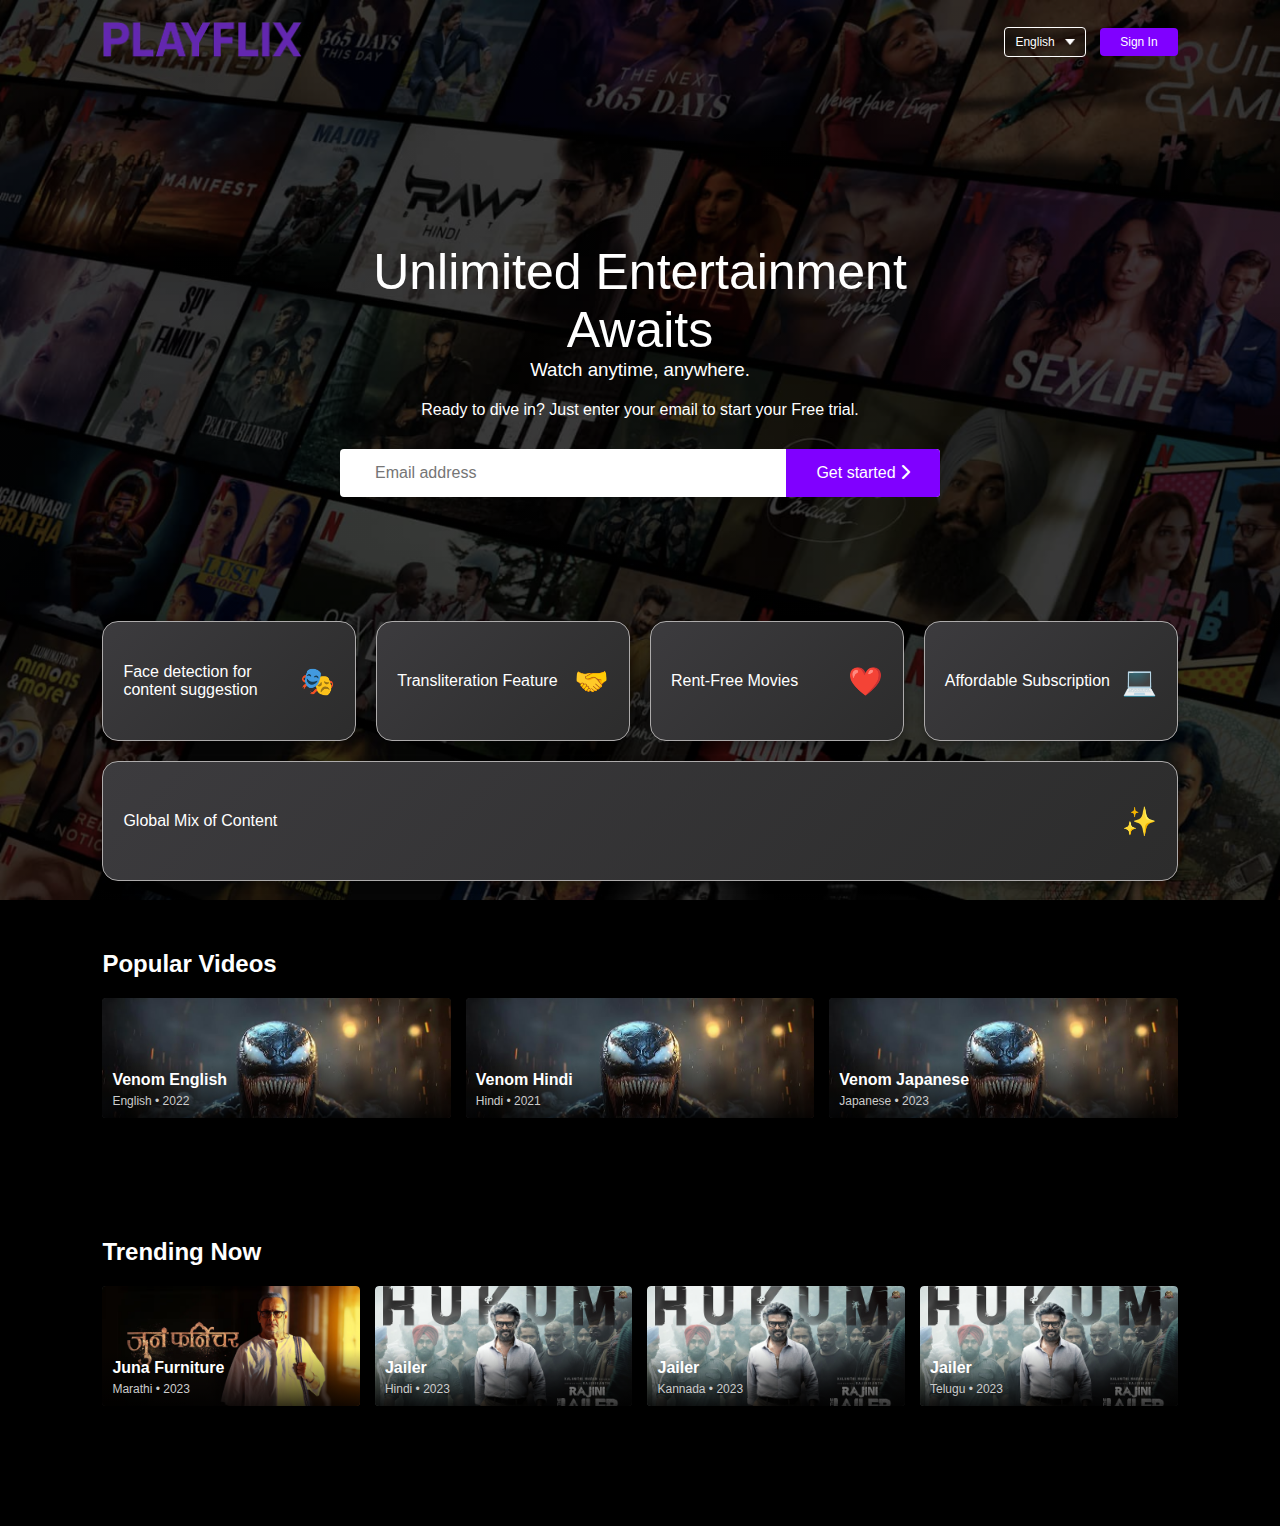
==== frontend/index.html @ 7132e133 "first commit" ====
<!DOCTYPE html>
<html>
    <head>
        <meta name="viewport" content="width=device-width, initial-scale=1.0">
        <title>Playflix 2.0</title>
        <link rel="stylesheet" href="style.css">
        <link rel="stylesheet" href="auth.css">
        <link rel="stylesheet" href="https://cdnjs.cloudflare.com/ajax/libs/font-awesome/6.0.0/css/all.min.css">
    </head>
    <body>
        <div class="header">
            <nav>
                <a href="index.html"><img src="images/logo_2.png" class="logo" width="200" height="auto"></a>
                <div>
                    <div class="language-dropdown">
                        <button class="language-btn">English <img src="images/down-icon.png"></button>
                        <div class="language-dropdown-content">
                            <div data-lang="all">All Languages</div>
                            <div data-lang="en">English</div>
                            <div data-lang="hi">Hindi</div>
                            <div data-lang="ma">Marathi</div>
                            <div data-lang="ta">Telugu</div>
                            <div data-lang="ja">Japanese</div>
                            <div data-lang="ka">Kannada</div>
                        </div>
                    </div>
                    <button class="signin-btn" onclick="window.location.href='login.html'">Sign In</button>
                </div>
            </nav>
            <div class="header-content">
                <p style="font-size: 50px;">Unlimited Entertainment Awaits<p>
                <h3>Watch anytime, anywhere.</h3>
                <p>Ready to dive in? Just enter your email to start your Free trial.</p>
                <form class="email-signup">
                    <input type="email" placeholder="Email address" required>
                    <button type="submit">Get started <i class="fas fa-chevron-right"></i></button>
                </form>
            </div>
            <div class="join-reasons-container">
                <div class="join-reason-box">
                    <p>Face detection for content suggestion</p>
                    <span>🎭</span>
                </div>
                <div class="join-reason-box">
                    <p>Transliteration Feature</p>
                    <span>🤝</span>
                </div>
                <div class="join-reason-box">
                    <p>Rent-Free Movies</p>
                    <span>❤️</span>
                </div>
                <div class="join-reason-box">
                    <p>Affordable Subscription</p>
                    <span>💻</span>
                </div>
                <div class="join-reason-box">
                    <p>Global Mix of Content</p>
                    <span>✨</span>
                </div>
            </div>
        </div>
<!-- Add these content sections to your HTML -->
<div class="content-container">
    <div class="content-section">
        <h2 class="section-title">Popular Videos</h2>
        <div class="content-row" id="popular-content">
            <!-- Popular content will be loaded here dynamically -->
        </div>
    </div>

    <div class="content-section">
        <h2 class="section-title">Trending Now</h2>
        <div class="content-row" id="trending-content">
            <!-- Trending content will be loaded here dynamically -->
        </div>
    </div>
</div>

<!-- Content Details Modal -->
<div class="modal" id="content-modal">
    <div class="modal-content">
        <span class="close-btn">&times;</span>
        <div class="modal-body" id="modal-body">
            <!-- Content details will be loaded here -->
        </div>
    </div>
</div>

        <script src="script.js"></script>
    </body>
</html>
---- frontend/style.css ----
* {
    margin: 0;
    padding: 0;
    font-family: 'Poppins', sans-serif;
    box-sizing: border-box;
}

body {
    background: #000;
    color: #fff;
}

.header {
    width: 100%;
    height: 100vh;
    background-image: linear-gradient(rgba(0, 0, 0, 0.7), rgba(0, 0, 0, 0.7)), url(images/header-image.png);
    background-size: cover;
    background-position: center;
    padding: 10px 8%;
    position: relative;
}

nav {
    display: flex;
    align-items: center;
    justify-content: space-between;
    padding: 10px 0;
}

.logo {
    width: 200px;
    cursor: pointer;
}

nav button {
    border: 0;
    outline: 0;
    background: #8000FF;
    color: #fff;
    padding: 7px 20px;
    font-size: 12px;
    border-radius: 4px;
    margin-left: 10px;
    cursor: pointer;
    transition: background 0.3s;
}

nav button:hover {
    background: #8000FF;
}

.language-dropdown {
    position: relative;
    display: inline-block;
}

.language-btn {
    display: inline-flex;
    align-items: center;
    background: transparent;
    border: 1px solid #fff;
    padding: 7px 10px;
    color: white;
}

.language-btn img {
    width: 10px;
    margin-left: 10px;
}

.language-dropdown-content {
    display: none;
    position: absolute;
    background-color: rgba(0, 0, 0, 0.9);
    min-width: 160px;
    box-shadow: 0px 8px 16px 0px rgba(0, 0, 0, 0.2);
    z-index: 1;
    border: 1px solid #333;
    border-radius: 4px;
}

.language-dropdown-content div {
    color: white;
    padding: 12px 16px;
    text-decoration: none;
    display: block;
    cursor: pointer;
}

.language-dropdown-content div:hover {
    background-color: #333;
}

.language-dropdown:hover .language-dropdown-content {
    display: block;
}

.header-content {
    position: absolute;
    top: 30%;
    left: 50%;
    transform: translate(-50%, -50%);
    text-align: center;
    margin-top: 100px;
}

.header-content h1 {
    font-size: 60px;
    line-height: 70px;
    font-weight: 600;
    max-width: 650px;
}

.header-content h3 {
    font-weight: 400;
    margin-bottom: 20px;
}

.email-signup {
    background: #fff;
    border-radius: 4px;
    display: flex;
    align-items: center;
    margin-top: 30px;
    overflow: hidden;
    max-width: 600px;
    margin-left: auto;
    margin-right: auto;
}

.email-signup input {
    flex: 1;
    border: 0;
    outline: 0;
    margin-left: 20px;
    padding: 15px;
    font-size: 16px;
}

.email-signup button {
    background: #8000FF;
    border: 0;
    outline: 0;
    color: #fff;
    font-size: 16px;
    cursor: pointer;
    padding: 15px 30px;
    transition: background 0.3s;
}

.email-signup button:hover {
    background: #8000FF;
}

/* Content Section Styles */
.content-section {
    padding: 50px 8%;
}

.section-title {
    font-size: 24px;
    margin-bottom: 20px;
}

.content-row {
    display: flex;
    overflow-x: auto;
    gap: 15px;
    padding-bottom: 20px;
}

.content-item {
    min-width: 220px;
    height: 120px;
    background-color: #222;
    border-radius: 4px;
    overflow: hidden;
    position: relative;
    transition: transform 0.3s;
}

.content-item:hover {
    transform: scale(1.05);
}

.content-item img {
    width: 100%;
    height: 100%;
    object-fit: cover;
}

.content-info {
    position: absolute;
    bottom: 0;
    left: 0;
    right: 0;
    background: linear-gradient(to top, rgba(0, 0, 0, 0.8), transparent);
    padding: 10px;
}

.content-info h3 {
    font-size: 14px;
    margin-bottom: 5px;
}

.content-info p {
    font-size: 12px;
    color: #ccc;
}

/* Hide scrollbar but allow scrolling */
.content-row::-webkit-scrollbar {
    display: none;
}

.content-row {
    -ms-overflow-style: none;
    scrollbar-width: none;
}

.content-container {
    padding-bottom: 50px;
}

/* Modal Styles */
.modal {
    display: none;
    position: fixed;
    z-index: 100;
    left: 0;
    top: 0;
    width: 100%;
    height: 100%;
    overflow: auto;
    background-color: rgba(0, 0, 0, 0.9);
}

.modal-content {
    background-color: #141414;
    margin: 5% auto;
    padding: 30px;
    border-radius: 8px;
    max-width: 800px;
    width: 90%;
    position: relative;
    color: white;
}

.close-btn {
    position: absolute;
    right: 25px;
    top: 15px;
    color: #aaa;
    font-size: 28px;
    font-weight: bold;
    cursor: pointer;
}

.close-btn:hover {
    color: white;
}

.modal-body {
    display: flex;
    flex-direction: column;
    gap: 20px;
}

.modal-poster {
    width: 100%;
    max-height: 400px;
    object-fit: cover;
    border-radius: 4px;
}

.modal-title {
    font-size: 32px;
    margin-bottom: 10px;
}

.modal-meta {
    display: flex;
    gap: 15px;
    align-items: center;
    margin-bottom: 15px;
}

.modal-rating {
    color: #46d369;
    font-weight: bold;
}

.modal-year {
    color: #aaa;
}

.modal-language {
    background: #333;
    padding: 3px 8px;
    border-radius: 4px;
    font-size: 14px;
}

.modal-description {
    line-height: 1.6;
    margin-bottom: 20px;
}

.modal-genres {
    display: flex;
    gap: 10px;
    flex-wrap: wrap;
    margin-bottom: 20px;
}

.modal-genre {
    background: #333;
    padding: 5px 10px;
    border-radius: 4px;
    font-size: 14px;
}

.modal-actions {
    display: flex;
    gap: 15px;
}

.modal-play-btn {
    background: #8000FF;
    color: white;
    border: none;
    padding: 10px 25px;
    border-radius: 4px;
    font-size: 16px;
    cursor: pointer;
    display: flex;
    align-items: center;
    gap: 8px;
    transition: background 0.3s;
}

.modal-play-btn:hover {
    background: #8000FF;
}

.modal-add-btn {
    background: rgba(109, 109, 110, 0.7);
    color: white;
    border: none;
    padding: 10px 25px;
    border-radius: 4px;
    font-size: 16px;
    cursor: pointer;
    display: flex;
    align-items: center;
    gap: 8px;
    transition: background 0.3s;
}

.modal-add-btn:hover {
    background: rgba(109, 109, 110, 0.9);
}

/* Responsive adjustments */
@media (max-width: 768px) {
    .modal-content {
        margin: 10% auto;
        padding: 20px;
    }
    
    .modal-title {
        font-size: 24px;
    }
    
    .modal-meta {
        flex-wrap: wrap;
    }
}

/* Video Player Styles */
.video-container {
    position: relative;
    padding-bottom: 56.25%; /* 16:9 aspect ratio */
    height: 0;
    overflow: hidden;
    background: #000;
}

.modal-video {
    position: absolute;
    top: 0;
    left: 0;
    width: 100%;
    height: 100%;
}

.video-details {
    padding: 20px;
}

.modal-duration {
    color: #aaa;
    font-size: 14px;
}

/* Fullscreen Video Modal */
.video-fullscreen-modal {
    position: fixed;
    top: 0;
    left: 0;
    width: 100%;
    height: 100%;
    background: rgba(0,0,0,0.9);
    z-index: 1000;
    display: flex;
    align-items: center;
    justify-content: center;
}

.video-fullscreen-modal video {
    max-width: 90%;
    max-height: 90%;
}

.close-video {
    position: absolute;
    top: 20px;
    right: 20px;
    color: white;
    font-size: 30px;
    cursor: pointer;
}

/* Content Item Styles */
.content-item {
    position: relative;
    cursor: pointer;
    transition: transform 0.3s;
}

.content-item:hover {
    transform: scale(1.05);
}

.content-item img {
    width: 100%;
    height: auto;
    border-radius: 4px;
}

.content-info {
    position: absolute;
    bottom: 0;
    left: 0;
    right: 0;
    padding: 10px;
    background: linear-gradient(to top, rgba(0,0,0,0.8), transparent);
    color: white;
}

.content-info h3 {
    margin: 0;
    font-size: 16px;
}

.content-info p {
    margin: 5px 0 0;
    font-size: 12px;
    color: #ccc;
}

.join-reasons-container {
    display: flex;
    flex-wrap: wrap;
    gap: 20px;
    justify-content: space-between;
    margin-top: 20px;
    position: relative;
    z-index: 1000px;
    top: 60%;
}

.join-reason-box {
    flex: 1 1 220px;
    background: linear-gradient(135deg, #3c3b3e, #2c2c2c);
    color: #fff;
    border-radius: 16px;
    padding: 20px;
    min-height: 120px;
    display: flex;
    justify-content: space-between;
    align-items: center;
    font-size: 16px;
    transition: transform 0.3s;
    box-shadow: 0 4px 8px rgba(0, 0, 0, 0.3);
    border: 1px rgb(173, 171, 171) solid;
}

.join-reason-box:hover {
    transform: translateY(-5px);
}

.join-reason-box span {
    font-size: 28px;
}

/* Mobile Responsive Styles */
@media only screen and (max-width: 768px) {
    /* Header adjustments */
    .header {
        padding: 10px 5%;
        height: 80vh;
        min-height: 500px;
    }
    
    .logo {
        width: 120px;
    }
    
    nav button {
        padding: 5px 12px;
        font-size: 10px;
    }
    
    .language-btn {
        padding: 5px 8px;
        font-size: 10px;
    }
    
    .header-content {
        margin-top: 50px;
        width: 90%;
    }
    
    .header-content h1 {
        font-size: 32px;
        line-height: 1.2;
    }
    
    .header-content h3 {
        font-size: 18px;
        margin-bottom: 15px;
    }
    
    .email-signup {
        flex-direction: column;
        background: transparent;
        align-items: stretch;
    }
    
    .email-signup input {
        margin-left: 0;
        margin-bottom: 10px;
        padding: 12px;
        border-radius: 4px;
    }
    
    .email-signup button {
        border-radius: 4px;
        padding: 12px;
    }
    
    /* Content section adjustments */
    .content-section {
        padding: 30px 5%;
    }
    
    .section-title {
        font-size: 20px;
    }
    
    .content-item {
        min-width: 150px;
        height: 90px;
    }
    
    /* Modal adjustments */
    .modal-content {
        margin: 15% auto;
        padding: 15px;
        width: 95%;
    }
    
    .modal-title {
        font-size: 22px;
    }
    
    .modal-meta {
        flex-wrap: wrap;
        gap: 8px;
    }
    
    .modal-actions {
        flex-direction: column;
        gap: 10px;
    }
    
    .modal-play-btn,
    .modal-add-btn {
        width: 100%;
        justify-content: center;
        padding: 12px;
    }
    
    /* Join reasons adjustments */
    .join-reasons-container {
        flex-direction: column;
        gap: 15px;
    }
    
    .join-reason-box {
        flex: 1 1 auto;
        padding: 15px;
        min-height: auto;
    }
    
    .join-reason-box span {
        font-size: 24px;
    }
}

/* Extra small devices (phones, 480px and down) */
@media only screen and (max-width: 480px) {
    .header {
        padding: 10px 4%;
        height: 70vh;
        min-height: 400px;
    }
    
    .header-content h1 {
        font-size: 28px;
    }
    
    .header-content h3 {
        font-size: 16px;
    }
    
    .content-item {
        min-width: 120px;
        height: 70px;
    }
    
    .modal-content {
        margin: 20% auto;
    }
    
    .modal-poster {
        max-height: 200px;
    }
    
    .modal-title {
        font-size: 20px;
    }
    
    .modal-description {
        font-size: 14px;
    }
}
---- frontend/auth.css ----
/* Authentication Pages Styles */
.auth-container {
    min-height: 100vh;
    display: flex;
    flex-direction: column;
}

.auth-nav {
    padding: 20px 5%;
    display: flex;
    justify-content: space-between;
    align-items: center;
    z-index: 1;
}

.auth-nav .logo {
    height: 45px;
    width: auto;
    transition: transform 0.3s ease;
}

.auth-nav .logo:hover {
    transform: scale(1.05);
}

.signin-link {
    color: #fff;
    background: #8000FF;
    padding: 8px 18px;
    border-radius: 4px;
    text-decoration: none;
    font-size: 14px;
    font-weight: 500;
    transition: all 0.3s ease;
}

.signin-link:hover {
    background: #8000FF;
    transform: translateY(-1px);
}

.auth-form-container {
    display: flex;
    justify-content: center;
    align-items: center;
    flex-grow: 1;
    padding: 20px;
}

.auth-form {
    color: #fff;
    width: 100%;
    max-width: 500px;
}

.auth-form h1 {
    font-size: 32px;
    margin-bottom: 15px;
    font-weight: 600;
}

.form-group {
    position: relative;
    margin-bottom: 25px;
}

.form-group input {
    width: 100%;
    height: 50px;
    background: #333;
    border: none;
    border-radius: 6px;
    color: #fff;
    padding: 16px 20px 0;
    font-size: 16px;
    transition: all 0.3s ease;
}

.form-group input:focus + label,
.form-group input:valid + label {
    font-size: 11px;
    top: 7px;
}

.form-group label {
    position: absolute;
    top: 15px;
    left: 20px;
    color: #8c8c8c;
    font-size: 16px;
    transition: all 0.2s ease;
    pointer-events: none;
}

.toggle-password {
    position: absolute;
    right: 15px;
    top: 50%;
    transform: translateY(-50%);
    background: transparent;
    border: none;
    color: #8c8c8c;
    cursor: pointer;
    transition: color 0.3s ease;
    padding: 0;
    height: 100%;
    display: flex;
    align-items: center;
}

.toggle-password:hover {
    color: #fff;
}

.language-select {
    width: 100%;
    height: 50px;
    background: #333;
    border: none;
    border-radius: 6px;
    color: #fff;
    padding: 0 20px;
    font-size: 16px;
    cursor: pointer;
}

.auth-btn {
    width: 100%;
    color: #fff;
    border: none;
    border-radius: 6px;
    padding: 16px;
    font-size: 16px;
    font-weight: bold;
    margin: 30px 0 20px;
    cursor: pointer;
}

.password-hint {
    color: #8c8c8c;
    font-size: 13px;
    margin-top: 10px;
}

.password-hint p {
    margin-bottom: 5px;
}

.password-hint ul {
    margin: 5px 0 0 20px;
    padding: 0;
}

.password-hint li {
    position: relative;
    margin-bottom: 3px;
}

.auth-footer {
    color: #737373;
    font-size: 13px;
    margin-top: 30px;
}

.auth-footer a {
    color: #fff;
    text-decoration: none;
    transition: color 0.3s ease;
}

.auth-footer a:hover {
    color: #8000FF;
    text-decoration: underline;
}

.recaptcha-notice {
    margin-top: 15px;
    line-height: 1.5;
}

.learn-more {
    color: #0071eb !important;
    text-decoration: none;
}

.learn-more:hover {
    text-decoration: underline;
}

.terms-notice {
    margin-top: 20px;
    line-height: 1.5;
}

/* Password validation indicators */
.length-requirement.valid::before,
.complexity-requirement.valid::before {
    content: "✓ ";
    color: #46d369;
}

.length-requirement.invalid::before,
.complexity-requirement.invalid::before {
    content: "✗ ";
    color: #8000FF;
}

/* Loading state */
.auth-btn.loading {
    position: relative;
    pointer-events: none;
}

.auth-btn.loading::after {
    content: "";
    position: absolute;
    width: 20px;
    height: 20px;
    top: 0;
    left: 0;
    right: 0;
    bottom: 0;
    margin: auto;
    border: 3px solid transparent;
    border-top-color: #fff;
    border-radius: 50%;
    animation: button-loading-spinner 1s ease infinite;
}

@keyframes button-loading-spinner {
    from {
        transform: rotate(0turn);
    }
    to {
        transform: rotate(1turn);
    }
}

/* Responsive */
@media (max-width: 600px) {
    .auth-form {
        padding: 40px 20px;
        min-width: 100%;
    }
    
    .auth-nav {
        padding: 20px;
    }
    
    .auth-form h1 {
        font-size: 28px;
    }
    
    .form-subtitle {
        font-size: 16px;
    }
}

/* Mobile Responsive Styles for Authentication Pages */
@media only screen and (max-width: 768px) {
    /* Navigation */
    .auth-nav {
        padding: 15px 4%;
    }
    
    .auth-nav .logo {
        height: 35px;
    }
    
    .signin-link {
        padding: 6px 12px;
        font-size: 12px;
    }
    
    /* Form Container */
    .auth-form-container {
        padding: 0;
        align-items: flex-start;
    }
    
    .auth-form {
        padding: 30px 5% !important;
        margin-top: 20px;
    }
    
    /* Form Elements */
    .auth-form h1 {
        font-size: 26px;
        margin-bottom: 10px;
    }
    
    .form-group {
        margin-bottom: 20px;
    }
    
    .form-group input,
    .language-select {
        height: 45px;
        padding: 14px 18px 0;
        font-size: 15px;
    }
    
    .form-group label {
        font-size: 15px;
        top: 13px;
        left: 18px;
    }
    
    .form-group input:focus + label,
    .form-group input:valid + label {
        font-size: 10px;
        top: 6px;
    }
    
    .toggle-password {
        right: 12px;
    }
    
    /* Buttons */
    .auth-btn {
        padding: 14px;
        font-size: 15px;
        margin: 25px 0 15px;
    }
    
    /* Footer Links */
    .auth-footer {
        font-size: 12px;
        margin-top: 20px;
    }
    
    .password-hint {
        font-size: 12px;
    }
    
    .password-hint ul {
        margin-left: 15px;
    }
    
    /* Loading Spinner */
    .auth-btn.loading::after {
        width: 18px;
        height: 18px;
        border-width: 2px;
    }
}

/* Extra Small Devices (phones, 480px and down) */
@media only screen and (max-width: 480px) {
    /* Navigation */
    .auth-nav {
        padding: 12px 3%;
    }
    
    .auth-nav .logo {
        height: 30px;
    }
    
    /* Form Elements */
    .auth-form h1 {
        font-size: 24px;
    }
    
    .form-group input,
    .language-select {
        height: 42px;
        padding: 12px 15px 0;
    }
    
    .form-group label {
        font-size: 14px;
        top: 12px;
        left: 15px;
    }
    
    /* Password Requirements */
    .password-hint ul {
        margin-left: 10px;
    }
    
    /* Footer Links */
    .terms-notice,
    .recaptcha-notice {
        font-size: 11px;
    }
    
    /* Loading Spinner */
    .auth-btn.loading::after {
        width: 16px;
        height: 16px;
    }
}

/* Very Small Height Devices */
@media only screen and (max-height: 600px) {
    .auth-form-container {
        padding-top: 20px;
        padding-bottom: 20px;
    }
    
    .auth-form {
        margin-top: 0;
    }
    
    .auth-form h1 {
        font-size: 22px;
        margin-bottom: 8px;
    }
    
    .form-group {
        margin-bottom: 15px;
    }
    
    .auth-btn {
        margin: 15px 0 10px;
    }
    
    .auth-footer {
        margin-top: 15px;
    }
}
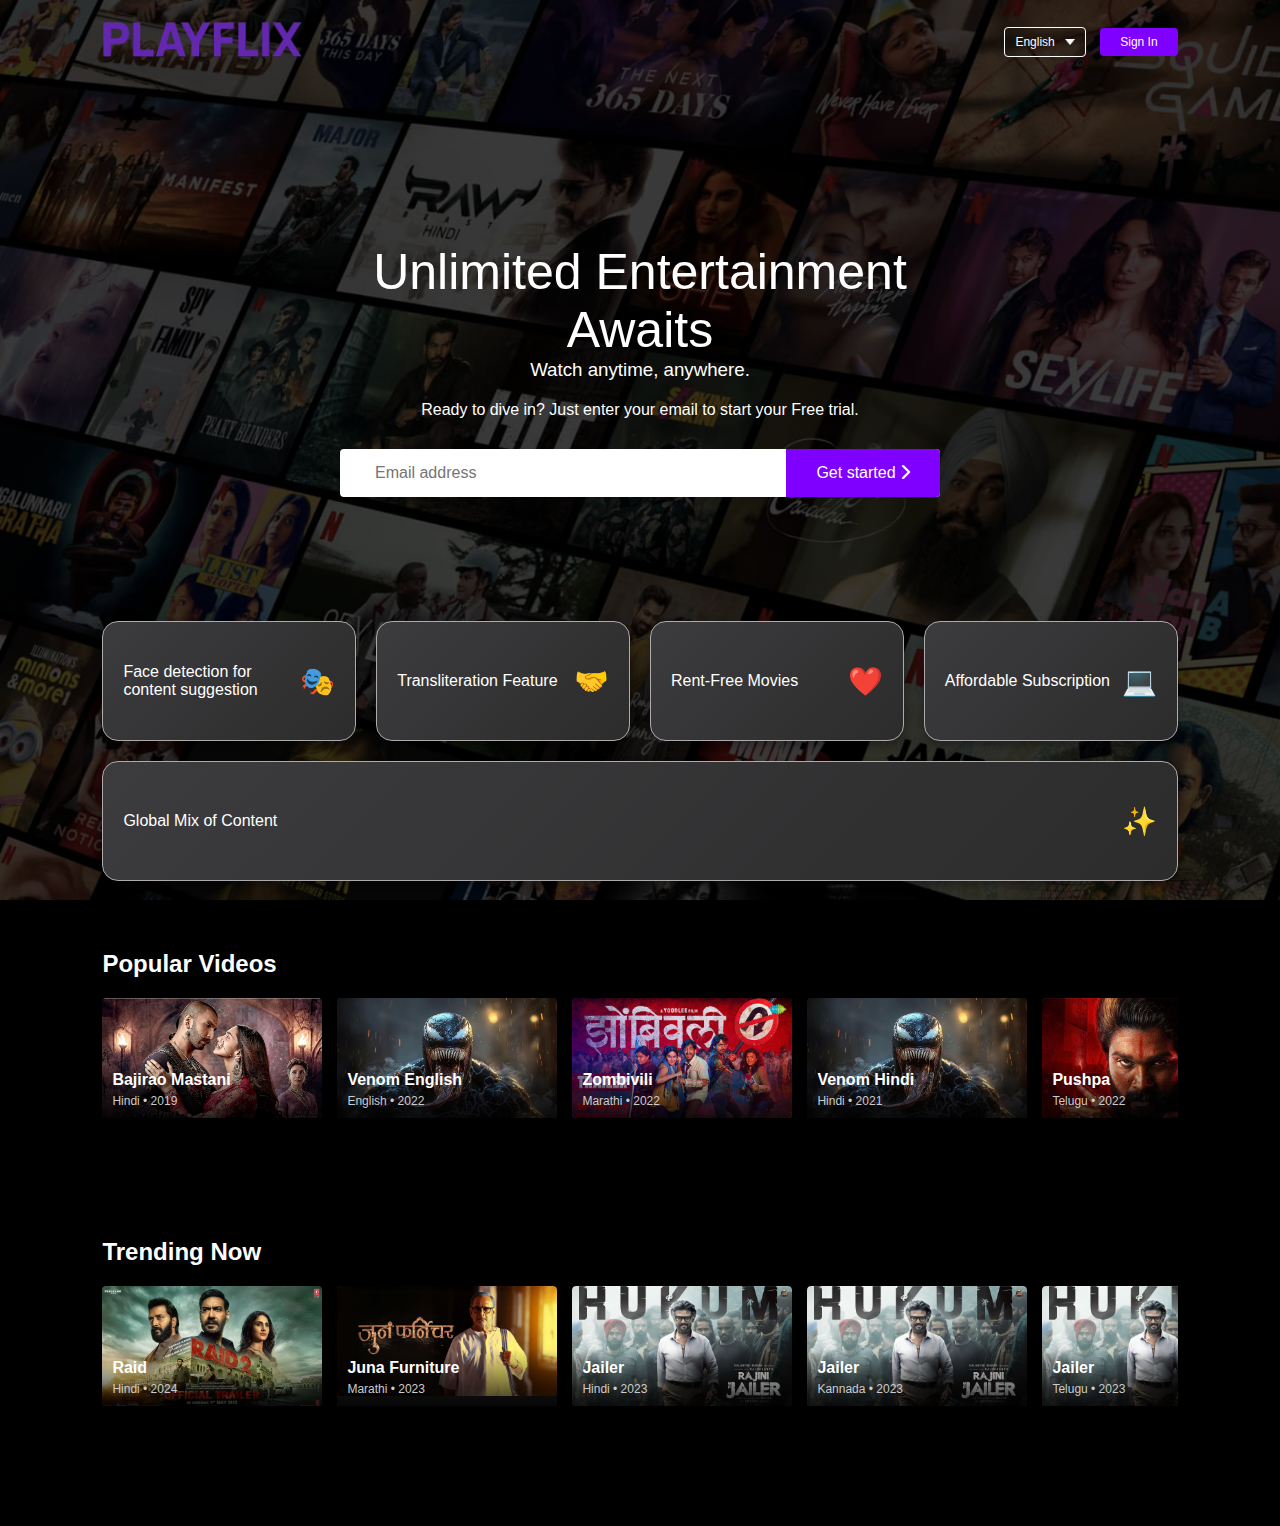
==== commit b110bda7: "added more movies" ====
--- a/frontend/index.html
+++ b/frontend/index.html
@@ -20,7 +20,7 @@
                             <div data-lang="en">English</div>
                             <div data-lang="hi">Hindi</div>
                             <div data-lang="ma">Marathi</div>
-                            <div data-lang="ta">Telugu</div>
+                            <div data-lang="te">Telugu</div>
                             <div data-lang="ja">Japanese</div>
                             <div data-lang="ka">Kannada</div>
                         </div>
